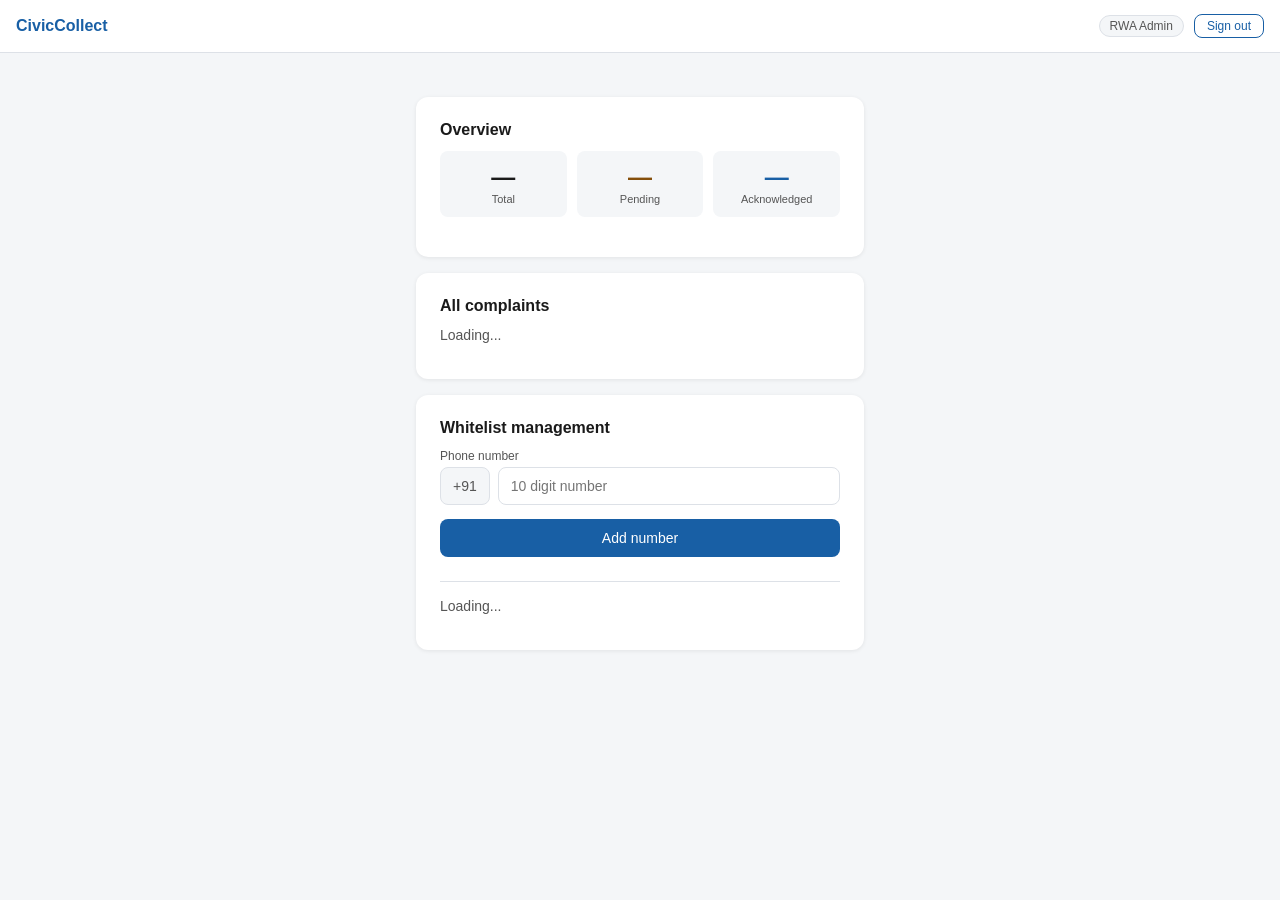
==== frontend/admin.html @ 33613981 "Added Admin HTML" ====
<!DOCTYPE html>
<html lang="en">
<head>
    <meta charset="UTF-8">
    <meta name="viewport" content="width=device-width, initial-scale=1.0">
    <title>CivicCollect — Admin</title>
    <link rel="stylesheet" href="css/styles.css">
</head>
<body>

<!-- Topbar -->
<div class="topbar">
    <span class="topbar-brand">CivicCollect</span>
    <div style="display:flex; align-items:center; gap:10px;">
        <span class="topbar-role">RWA Admin</span>
        <button class="btn btn-secondary"
            style="width:auto; padding:4px 12px; margin:0; font-size:12px;"
            onclick="logout()">
            Sign out
        </button>
    </div>
</div>

<div class="container">

    <!-- Stats -->
    <div class="card">
        <h2>Overview</h2>
        <div class="stats-grid">
            <div class="stat-box">
                <div class="stat-value" id="stat-total">—</div>
                <div class="stat-label">Total</div>
            </div>
            <div class="stat-box">
                <div class="stat-value amber" id="stat-pending">—</div>
                <div class="stat-label">Pending</div>
            </div>
            <div class="stat-box">
                <div class="stat-value blue" id="stat-acknowledged">—</div>
                <div class="stat-label">Acknowledged</div>
            </div>
        </div>
    </div>

    <!-- All complaints -->
    <div class="card">
        <h2>All complaints</h2>
        <div id="complaints-list">
            <p>Loading...</p>
        </div>
    </div>

    <!-- Whitelist management -->
    <div class="card">
        <h2>Whitelist management</h2>
        <div class="msg msg-error" id="whitelist-error"></div>
        <div class="msg msg-success" id="whitelist-success"></div>

        <label>Phone number</label>
        <div style="display:flex; align-items:center; gap:8px; margin-bottom:14px;">
            <div style="padding:10px 12px; background:#F4F6F8; border:1px solid #DDE1E7; border-radius:8px; font-size:14px; color:#555; white-space:nowrap;">
                +91
            </div>
            <input type="tel" id="whitelist-phone"
                placeholder="10 digit number"
                maxlength="10"
                style="margin-bottom:0;"
                oninput="this.value=this.value.replace(/\D/g,'').slice(0,10)">
        </div>

        <button class="btn btn-primary" onclick="addToWhitelist()">
            Add number
        </button>

        <div class="divider"></div>

        <div id="whitelist-list">
            <p>Loading...</p>
        </div>
    </div>

</div>

<script src="js/auth.js"></script>
<script src="js/admin.js"></script>
</body>
</html>
---- frontend/css/styles.css ----
* {
    margin: 0;
    padding: 0;
    box-sizing: border-box;
}

body {
    font-family: 'Segoe UI', sans-serif;
    background: #F4F6F8;
    color: #1A1A1A;
    min-height: 100vh;
}

/* Layout */
.container {
    max-width: 480px;
    margin: 0 auto;
    padding: 24px 16px;
}

.card {
    background: #FFFFFF;
    border-radius: 12px;
    padding: 24px;
    margin-bottom: 16px;
    box-shadow: 0 1px 4px rgba(0,0,0,0.08);
}

/* Typography */
h1 { font-size: 22px; font-weight: 600; margin-bottom: 4px; }
h2 { font-size: 16px; font-weight: 600; margin-bottom: 12px; }
p  { font-size: 14px; color: #555; margin-bottom: 12px; }

/* Form elements */
label {
    font-size: 12px;
    font-weight: 500;
    color: #555;
    display: block;
    margin-bottom: 4px;
}

input, textarea, select {
    width: 100%;
    padding: 10px 12px;
    border: 1px solid #DDE1E7;
    border-radius: 8px;
    font-size: 14px;
    margin-bottom: 14px;
    outline: none;
    transition: border 0.2s;
    background: #fff;
}

input:focus, textarea:focus, select:focus {
    border-color: #185FA5;
}

input:disabled {
    background: #F4F6F8;
    color: #888;
}

textarea { height: 80px; resize: none; }

/* Buttons */
.btn {
    width: 100%;
    padding: 11px;
    border: none;
    border-radius: 8px;
    font-size: 14px;
    font-weight: 500;
    cursor: pointer;
    transition: opacity 0.2s;
    margin-bottom: 8px;
}

.btn:hover { opacity: 0.88; }
.btn-primary { background: #185FA5; color: #fff; }
.btn-secondary {
    background: #fff;
    color: #185FA5;
    border: 1px solid #185FA5;
}
.btn-danger {
    background: #fff;
    color: #A32D2D;
    border: 1px solid #A32D2D;
}

/* Status badges */
.badge {
    display: inline-block;
    font-size: 11px;
    font-weight: 500;
    padding: 3px 10px;
    border-radius: 99px;
}

.badge-pending      { background: #FAEEDA; color: #854F0B; }
.badge-acknowledged { background: #E6F1FB; color: #185FA5; }
.badge-resolved     { background: #EAF3DE; color: #3B6D11; }

/* Messages */
.msg {
    font-size: 13px;
    padding: 10px 12px;
    border-radius: 8px;
    margin-bottom: 12px;
    display: none;
}

.msg-error   { background: #FCEBEB; color: #A32D2D; }
.msg-success { background: #EAF3DE; color: #3B6D11; }

/* Topbar */
.topbar {
    display: flex;
    align-items: center;
    justify-content: space-between;
    padding: 14px 16px;
    background: #fff;
    border-bottom: 1px solid #DDE1E7;
    margin-bottom: 20px;
}

.topbar-brand {
    font-size: 16px;
    font-weight: 600;
    color: #185FA5;
}

.topbar-role {
    font-size: 12px;
    color: #555;
    background: #F4F6F8;
    border: 1px solid #DDE1E7;
    border-radius: 99px;
    padding: 3px 10px;
}

/* Complaint items */
.complaint-item {
    padding: 14px 0;
    border-bottom: 1px solid #DDE1E7;
}

.complaint-item:last-child {
    border-bottom: none;
}

.complaint-header {
    display: flex;
    justify-content: space-between;
    align-items: center;
    margin-bottom: 6px;
}

.complaint-date {
    font-size: 12px;
    color: #555;
}

.complaint-desc {
    font-size: 14px;
    color: #1A1A1A;
    margin-bottom: 4px;
}

.complaint-meta {
    font-size: 12px;
    color: #555;
    margin-bottom: 6px;
}

/* Divider */
.divider {
    border: none;
    border-top: 1px solid #DDE1E7;
    margin: 16px 0;
}

/* Stats grid */
.stats-grid {
    display: grid;
    grid-template-columns: repeat(3, 1fr);
    gap: 10px;
    margin-bottom: 16px;
}

.stat-box {
    background: #F4F6F8;
    border-radius: 8px;
    padding: 12px;
    text-align: center;
}

.stat-value {
    font-size: 24px;
    font-weight: 600;
    color: #1A1A1A;
}

.stat-value.amber { color: #854F0B; }
.stat-value.blue  { color: #185FA5; }
.stat-value.green { color: #3B6D11; }

.stat-label {
    font-size: 11px;
    color: #555;
    margin-top: 2px;
}
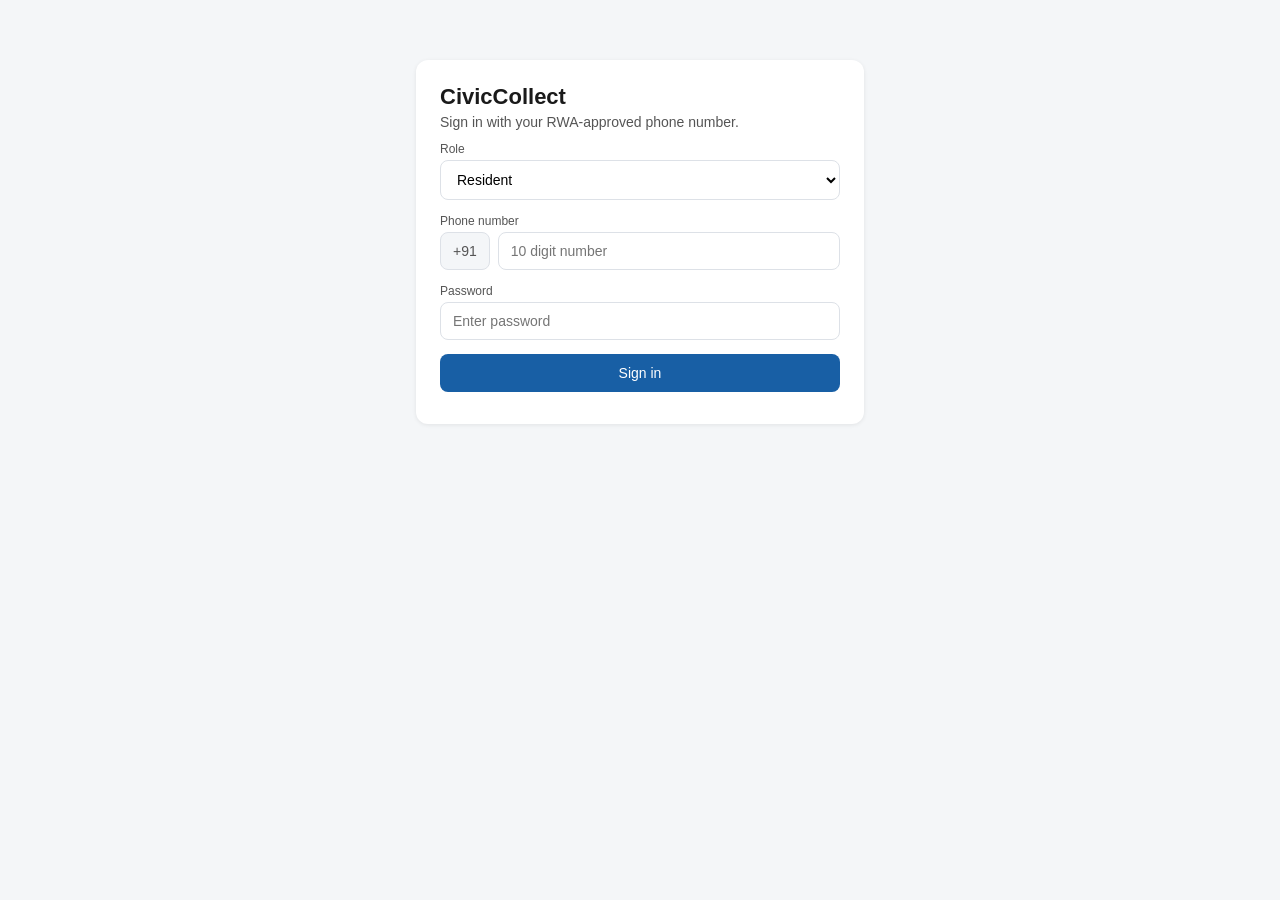
==== commit c69bb4a3: "Revised Frontend" ====
--- a/frontend/admin.html
+++ b/frontend/admin.html
@@ -3,7 +3,7 @@
 <head>
     <meta charset="UTF-8">
     <meta name="viewport" content="width=device-width, initial-scale=1.0">
-    <title>CivicCollect — Admin</title>
+    <title>CivicCollect — Whitelist</title>
     <link rel="stylesheet" href="css/styles.css">
 </head>
 <body>
@@ -13,6 +13,10 @@
     <span class="topbar-brand">CivicCollect</span>
     <div style="display:flex; align-items:center; gap:10px;">
         <span class="topbar-role">RWA Admin</span>
+        <a href="dashboard.html"
+            style="font-size:12px; color:#185FA5; text-decoration:none;">
+            Dashboard
+        </a>
         <button class="btn btn-secondary"
             style="width:auto; padding:4px 12px; margin:0; font-size:12px;"
             onclick="logout()">
@@ -23,33 +27,6 @@
 
 <div class="container">
 
-    <!-- Stats -->
-    <div class="card">
-        <h2>Overview</h2>
-        <div class="stats-grid">
-            <div class="stat-box">
-                <div class="stat-value" id="stat-total">—</div>
-                <div class="stat-label">Total</div>
-            </div>
-            <div class="stat-box">
-                <div class="stat-value amber" id="stat-pending">—</div>
-                <div class="stat-label">Pending</div>
-            </div>
-            <div class="stat-box">
-                <div class="stat-value blue" id="stat-acknowledged">—</div>
-                <div class="stat-label">Acknowledged</div>
-            </div>
-        </div>
-    </div>
-
-    <!-- All complaints -->
-    <div class="card">
-        <h2>All complaints</h2>
-        <div id="complaints-list">
-            <p>Loading...</p>
-        </div>
-    </div>
-
     <!-- Whitelist management -->
     <div class="card">
         <h2>Whitelist management</h2>
@@ -58,7 +35,8 @@
 
         <label>Phone number</label>
         <div style="display:flex; align-items:center; gap:8px; margin-bottom:14px;">
-            <div style="padding:10px 12px; background:#F4F6F8; border:1px solid #DDE1E7; border-radius:8px; font-size:14px; color:#555; white-space:nowrap;">
+            <div style="padding:10px 12px; background:#F4F6F8; border:1px solid #DDE1E7;
+                border-radius:8px; font-size:14px; color:#555; white-space:nowrap;">
                 +91
             </div>
             <input type="tel" id="whitelist-phone"
@@ -83,5 +61,6 @@
 
 <script src="js/auth.js"></script>
 <script src="js/admin.js"></script>
+
 </body>
 </html>
